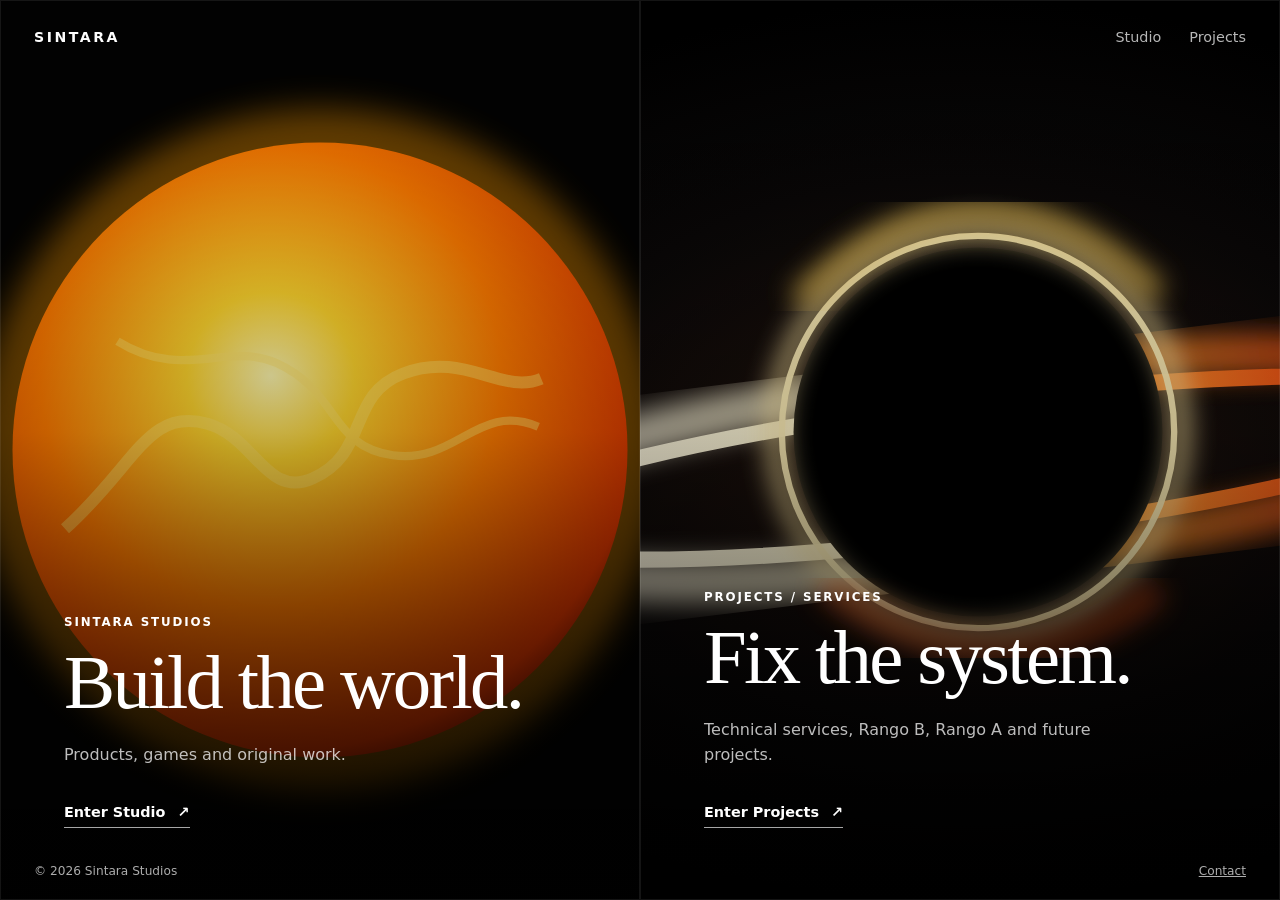
==== index.html @ 0703314f "feat: add initial Sintara Studios website" ====
<!DOCTYPE html>
<html lang="en">
<head>
  <meta charset="UTF-8">
  <meta name="viewport" content="width=device-width, initial-scale=1.0">
  <meta name="description" content="Sintara Studios — products, projects and technical services.">
  <title>Sintara Studios</title>
  <link rel="stylesheet" href="css/styles.css">
</head>
<body class="home">
  <header class="topbar">
    <a class="wordmark" href="index.html" aria-label="Sintara Studios home">SINTARA</a>
    <nav class="topnav" aria-label="Primary">
      <a href="studio.html">Studio</a>
      <a href="projects.html">Projects</a>
    </nav>
  </header>

  <main class="portal" aria-label="Choose an area">
    <a class="portal-panel portal-sun" href="studio.html" aria-label="Enter Sintara Studios">
      <div class="portal-image" role="img" aria-label="Sun identity"></div>
      <div class="portal-shade"></div>
      <div class="portal-copy">
        <p class="eyebrow">SINTARA STUDIOS</p>
        <h1>Build the world.</h1>
        <p class="portal-description">Products, games and original work.</p>
        <span class="portal-cta">Enter Studio <span aria-hidden="true">↗</span></span>
      </div>
    </a>

    <a class="portal-panel portal-hole" href="projects.html" aria-label="Enter Sintara Projects and Services">
      <div class="portal-image" role="img" aria-label="Black hole identity"></div>
      <div class="portal-shade"></div>
      <div class="portal-copy">
        <p class="eyebrow">PROJECTS / SERVICES</p>
        <h1>Fix the system.</h1>
        <p class="portal-description">Technical services, Rango B, Rango A and future projects.</p>
        <span class="portal-cta">Enter Projects <span aria-hidden="true">↗</span></span>
      </div>
    </a>
  </main>

  <footer class="home-footer">
    <span>© <span id="year"></span> Sintara Studios</span>
    <a href="mailto:hello@sintara-studios.com">Contact</a>
  </footer>

  <script src="js/main.js"></script>
</body>
</html>
---- css/styles.css ----
:root{
  --bg:#080808;
  --paper:#f3f0e9;
  --ink:#111;
  --muted:#6c665d;
  --line:rgba(17,17,17,.16);
  --max:1180px;
}
*{box-sizing:border-box}
html{scroll-behavior:smooth;background:var(--bg)}
body{margin:0;font-family:Inter,ui-sans-serif,system-ui,-apple-system,BlinkMacSystemFont,"Segoe UI",sans-serif;-webkit-font-smoothing:antialiased}
a{color:inherit}
.wordmark{text-decoration:none;letter-spacing:.18em;font-weight:700;font-size:.88rem}
.topbar,.site-header{height:74px;display:flex;align-items:center;justify-content:space-between;padding:0 34px;z-index:20}
.topbar{position:fixed;inset:0 0 auto 0;color:#fff;mix-blend-mode:difference}
.site-header{background:var(--paper);color:var(--ink);border-bottom:1px solid var(--line)}
.topnav{display:flex;gap:28px;font-size:.9rem}
.topnav a{text-decoration:none;opacity:.72}
.topnav a:hover,.topnav a.active{opacity:1}
.portal{min-height:100vh;display:grid;grid-template-columns:1fr 1fr;background:#000}
.portal-panel{position:relative;min-height:100vh;overflow:hidden;color:#fff;text-decoration:none;display:flex;align-items:flex-end;isolation:isolate}
.portal-image,.portal-shade{position:absolute;inset:0}
.portal-image{background-position:center;background-size:cover;transition:transform .85s cubic-bezier(.2,.7,.2,1),filter .85s ease;z-index:-3}
.portal-sun .portal-image{background-image:url("../assets/sun.svg")}
.portal-hole .portal-image{background-image:url("../assets/black-hole.svg")}
.portal-shade{z-index:-2;background:linear-gradient(to top,rgba(0,0,0,.88),rgba(0,0,0,.22) 52%,rgba(0,0,0,.08))}
.portal-panel::after{content:"";position:absolute;inset:0;border:1px solid rgba(255,255,255,.08);pointer-events:none}
.portal-panel:hover .portal-image{transform:scale(1.025);filter:contrast(1.04)}
.portal-copy{padding:clamp(34px,5vw,72px);padding-bottom:clamp(70px,8vh,110px);max-width:660px}
.eyebrow{margin:0 0 16px;letter-spacing:.16em;font-size:.74rem;font-weight:700}
.eyebrow.dark{color:var(--muted)}
.portal h1,.hero h1,.rango-hero h1{font-family:Georgia,"Times New Roman",serif;font-weight:400;letter-spacing:-.035em;line-height:.98;margin:0}
.portal h1{font-size:clamp(3.1rem,6vw,7rem)}
.portal-description{margin:22px 0 34px;color:rgba(255,255,255,.74);max-width:440px;font-size:1rem;line-height:1.6}
.portal-cta{display:inline-flex;gap:12px;padding-bottom:7px;border-bottom:1px solid rgba(255,255,255,.65);font-weight:600;font-size:.9rem}
.home-footer{position:fixed;z-index:15;left:34px;right:34px;bottom:22px;display:flex;justify-content:space-between;color:rgba(255,255,255,.68);font-size:.76rem;pointer-events:none}
.home-footer a{pointer-events:auto}
.interior{background:var(--paper);color:var(--ink)}
.shell{width:min(var(--max),calc(100% - 64px));margin-inline:auto}
.hero{min-height:72vh;position:relative;display:flex;align-items:flex-end;overflow:hidden;color:#fff;isolation:isolate}
.hero-media,.hero-overlay{position:absolute;inset:0}
.hero-media{background-position:center;background-size:cover;z-index:-3}
.hero-sun .hero-media{background-image:url("../assets/sun.svg")}
.hero-hole .hero-media{background-image:url("../assets/black-hole.svg")}
.hero-overlay{z-index:-2;background:linear-gradient(to top,rgba(0,0,0,.84),rgba(0,0,0,.1))}
.hero-content{padding-top:120px;padding-bottom:72px}
.hero h1{font-size:clamp(3.4rem,7vw,7.8rem);max-width:930px}
.lede{max-width:720px;font-size:clamp(1.05rem,1.8vw,1.35rem);line-height:1.55;color:rgba(255,255,255,.76);margin:28px 0 0}
.section{padding-top:96px;padding-bottom:96px}
.section-heading{max-width:780px;margin-bottom:40px}
.section-heading h2,.project-feature h3,.contact-band h2{font-family:Georgia,"Times New Roman",serif;font-weight:400;letter-spacing:-.025em}
.section-heading h2{margin:0;font-size:clamp(2.4rem,5vw,4.8rem);line-height:1.02}
.body-copy{max-width:760px;line-height:1.75;color:#454139;font-size:1.08rem}
.project-feature{display:grid;grid-template-columns:1fr auto;align-items:end;gap:40px;padding:38px 0;border-top:1px solid var(--line)}
.project-feature:last-child{border-bottom:1px solid var(--line)}
.project-kicker{font-size:.72rem;letter-spacing:.14em;font-weight:700;color:var(--muted);margin:0 0 10px}
.project-feature h3{margin:0 0 12px;font-size:clamp(2rem,4vw,3.7rem)}
.project-feature p:not(.project-kicker){max-width:650px;color:#575248;line-height:1.65}
.text-button,.primary-button,.secondary-button,.light-button{text-decoration:none;display:inline-flex;align-items:center;justify-content:center;white-space:nowrap}
.text-button{border-bottom:1px solid var(--ink);padding:0 0 7px;font-weight:650}
.status-tag{padding:8px 12px;border:1px solid var(--line);font-size:.8rem;color:var(--muted)}
.muted-feature{opacity:.58}
.rango-hero{padding-top:130px;padding-bottom:80px}
.rango-hero h1{font-size:clamp(3.5rem,7vw,7.9rem);max-width:1080px;color:var(--ink)}
.dark-lede{color:#514c44;max-width:760px}
.rango-actions{display:flex;gap:12px;margin-top:34px;flex-wrap:wrap}
.primary-button,.secondary-button,.light-button{min-height:48px;padding:0 18px;font-weight:650;font-size:.9rem}
.primary-button{background:var(--ink);color:#fff}
.secondary-button{border:1px solid var(--ink)}
.services-section{padding-top:20px}
.service-row{display:grid;grid-template-columns:70px minmax(0,1fr) 260px;gap:26px;align-items:start;padding:34px 0;border-top:1px solid var(--line)}
.service-row:last-child{border-bottom:1px solid var(--line)}
.service-index{font-size:.78rem;color:var(--muted);padding-top:7px}
.service-main h2{margin:0 0 10px;font-family:Georgia,"Times New Roman",serif;font-weight:400;font-size:clamp(2rem,3.5vw,3.35rem);letter-spacing:-.025em}
.service-main p:not(.project-kicker){margin:0;max-width:680px;color:#514c44;line-height:1.6}
.service-meta{display:flex;flex-direction:column;gap:8px;padding-top:24px}
.service-meta strong{font-size:1rem}
.service-meta span{color:var(--muted);font-size:.85rem;line-height:1.4}
.proof-section{padding-top:70px}
.proof-grid{display:grid;grid-template-columns:repeat(3,1fr);border-top:1px solid var(--line)}
.proof-grid>div{padding:28px 28px 28px 0;border-right:1px solid var(--line)}
.proof-grid>div:not(:first-child){padding-left:28px}
.proof-grid>div:last-child{border-right:0}
.proof-number{color:var(--muted);font-size:.76rem}
.proof-grid h3{margin:28px 0 12px;font-size:1.1rem}
.proof-grid p{color:#575248;line-height:1.6}
.contact-band{background:#090909;color:#fff;padding:80px 0}
.contact-band-inner{display:grid;grid-template-columns:1fr auto;gap:40px;align-items:end}
.contact-band h2{font-size:clamp(2.8rem,6vw,6rem);line-height:1;margin:0 0 20px}
.contact-band p:not(.eyebrow){color:rgba(255,255,255,.66);max-width:660px;line-height:1.6}
.light-button{border:1px solid rgba(255,255,255,.5);color:#fff}
.site-footer{min-height:100px;display:flex;justify-content:space-between;align-items:center;border-top:1px solid var(--line);font-size:.8rem;color:var(--muted)}
.site-footer a{text-decoration:none}
@media(max-width:820px){
  .portal{grid-template-columns:1fr}
  .portal-panel{min-height:50vh}
  .portal-copy{padding:92px 24px 50px}
  .portal h1{font-size:clamp(2.8rem,12vw,5rem)}
  .home-footer{display:none}
  .topbar,.site-header{padding-inline:20px}
  .topnav{gap:18px}
  .shell{width:min(var(--max),calc(100% - 40px))}
  .hero{min-height:62vh}
  .hero-content{padding-bottom:48px}
  .section{padding-top:70px;padding-bottom:70px}
  .project-feature,.contact-band-inner{grid-template-columns:1fr;align-items:start}
  .service-row{grid-template-columns:42px 1fr}
  .service-meta{grid-column:2;padding-top:4px}
  .proof-grid{grid-template-columns:1fr}
  .proof-grid>div,.proof-grid>div:not(:first-child){border-right:0;border-bottom:1px solid var(--line);padding:26px 0}
}
@media(prefers-reduced-motion:reduce){
  *,*::before,*::after{scroll-behavior:auto!important;transition-duration:.01ms!important;animation-duration:.01ms!important;animation-iteration-count:1!important}
}
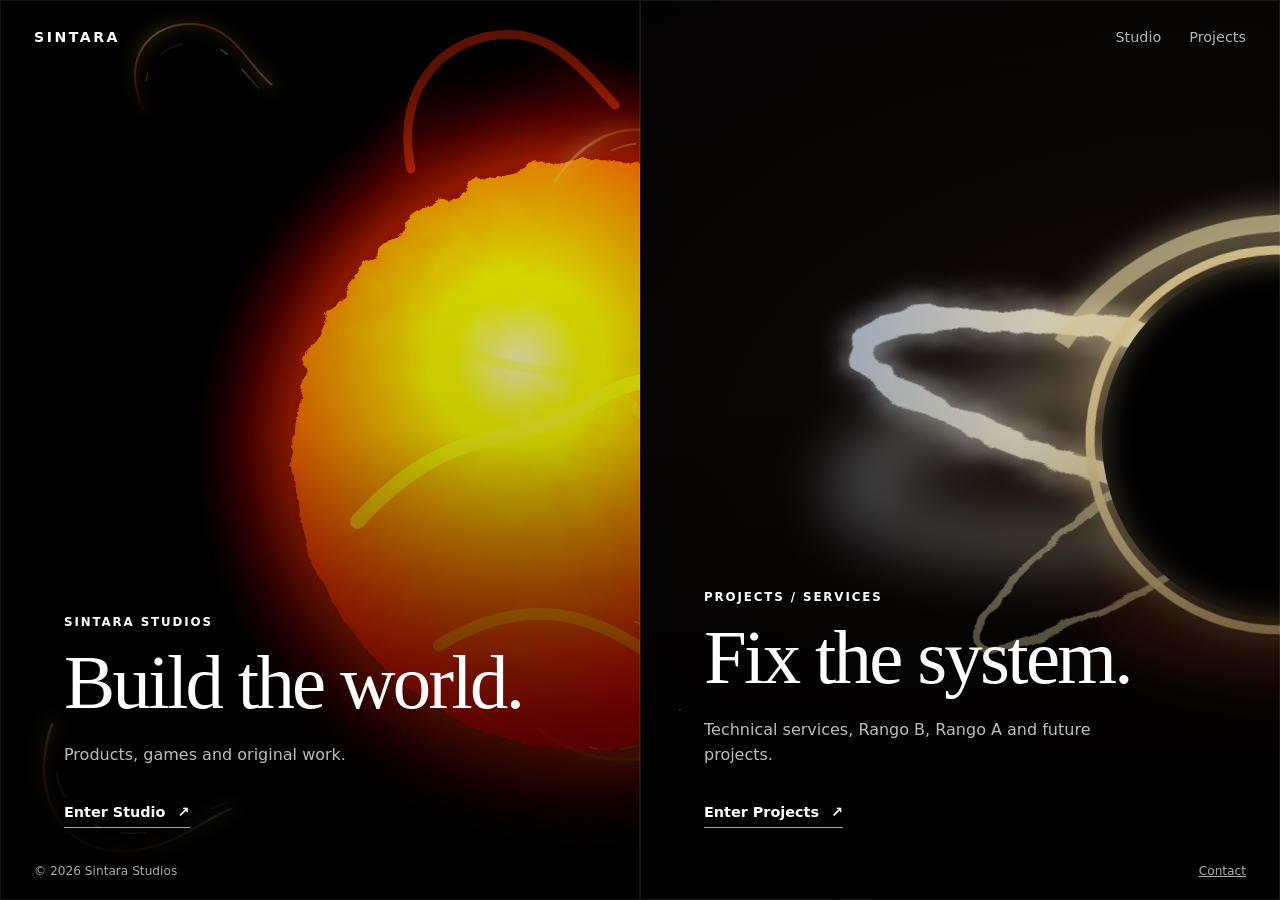
==== commit 968a50d3: "design: warm solar colors and add varied coronal prominences" ====
--- a/index.html
+++ b/index.html
@@ -19,6 +19,7 @@
   <main class="portal" aria-label="Choose an area">
     <a class="portal-panel portal-sun" href="studio.html" aria-label="Enter Sintara Studios">
       <div class="portal-image" role="img" aria-label="Sun identity"></div>
+      <div class="portal-solar-plasma" aria-hidden="true"></div>
       <div class="portal-shade"></div>
       <div class="portal-copy">
         <p class="eyebrow">SINTARA STUDIOS</p>
--- a/css/styles.css
+++ b/css/styles.css
@@ -111,4 +111,484 @@
 }
 @media(prefers-reduced-motion:reduce){
   *,*::before,*::after{scroll-behavior:auto!important;transition-duration:.01ms!important;animation-duration:.01ms!important;animation-iteration-count:1!important}
-}+}
+
+/* v1.1 — compact cinematic heroes + universe switch */
+
+.site-header{
+  position:relative;
+  height:78px;
+  padding:0 clamp(22px,3vw,42px);
+  background:rgba(243,240,233,.96);
+  backdrop-filter:blur(12px);
+}
+
+.section-switch{
+  display:flex;
+  align-items:center;
+  gap:10px;
+}
+
+.section-current,
+.section-jump{
+  min-height:42px;
+  display:inline-flex;
+  align-items:center;
+  gap:10px;
+  font-size:.88rem;
+  line-height:1;
+}
+
+.section-current{
+  padding:0 8px;
+  font-weight:650;
+}
+
+.section-jump{
+  padding:0 14px 0 16px;
+  border:1px solid rgba(17,17,17,.16);
+  background:rgba(255,255,255,.42);
+  text-decoration:none;
+  transition:background .25s ease,border-color .25s ease,transform .25s ease;
+}
+
+.section-jump:hover{
+  background:#fff;
+  border-color:rgba(17,17,17,.34);
+  transform:translateY(-1px);
+}
+
+.section-arrow{
+  font-size:1rem;
+  opacity:.62;
+}
+
+.section-arrow.reverse{order:-1}
+
+.mini-symbol{
+  width:18px;
+  height:18px;
+  display:inline-block;
+  flex:0 0 18px;
+  position:relative;
+}
+
+.mini-sun{
+  border-radius:50%;
+  background:
+    radial-gradient(circle at 38% 34%,#fff7b5 0 12%,#ffd747 24%,#ff9500 56%,#d84300 78%,#7d1700 100%);
+  box-shadow:0 0 9px rgba(255,145,0,.45);
+}
+
+.mini-sun::after{
+  content:"";
+  position:absolute;
+  inset:-4px;
+  border-radius:50%;
+  border:1px solid rgba(255,153,0,.32);
+}
+
+.mini-hole{
+  border-radius:50%;
+  background:#050505;
+  box-shadow:
+    0 0 0 2px #ffeab2,
+    0 0 8px 2px rgba(255,142,38,.55);
+}
+
+.mini-hole::after{
+  content:"";
+  position:absolute;
+  left:-5px;
+  right:-5px;
+  top:7px;
+  height:3px;
+  border-radius:50%;
+  background:linear-gradient(90deg,#8b2410,#ffe8a2,#fff8df,#f06a1d,#7d1b0d);
+  transform:rotate(-8deg);
+}
+
+.hero{
+  min-height:clamp(500px,64vh,680px);
+  max-height:720px;
+}
+
+.hero-content{
+  padding-top:88px;
+  padding-bottom:54px;
+  max-width:var(--max);
+}
+
+.hero h1{
+  font-size:clamp(3rem,5.2vw,6.25rem);
+  max-width:760px;
+  line-height:.96;
+}
+
+.hero .lede{
+  max-width:650px;
+  font-size:clamp(1rem,1.45vw,1.2rem);
+  margin-top:22px;
+}
+
+.hero-media{
+  background-size:cover;
+  background-position:center;
+  transform:scale(1.015);
+}
+
+.hero-sun .hero-media{
+  background-position:center right;
+  animation:solarDrift 14s ease-in-out infinite alternate;
+}
+
+.hero-hole .hero-media{
+  background-position:center right;
+  animation:gravityDrift 16s ease-in-out infinite alternate;
+}
+
+.hero-overlay{
+  background:
+    linear-gradient(90deg,rgba(0,0,0,.84) 0%,rgba(0,0,0,.58) 34%,rgba(0,0,0,.18) 62%,rgba(0,0,0,.08) 100%),
+    linear-gradient(to top,rgba(0,0,0,.62),rgba(0,0,0,.02) 60%);
+}
+
+.hero-scroll-cue{
+  margin-top:30px;
+  display:inline-flex;
+  align-items:center;
+  gap:12px;
+  color:rgba(255,255,255,.78);
+  font-size:.82rem;
+  text-decoration:none;
+  border-bottom:1px solid rgba(255,255,255,.34);
+  padding-bottom:6px;
+}
+
+@keyframes solarDrift{
+  from{transform:scale(1.015) translate3d(0,0,0)}
+  to{transform:scale(1.045) translate3d(-1.2%,.4%,0)}
+}
+
+@keyframes gravityDrift{
+  from{transform:scale(1.015) translate3d(0,0,0)}
+  to{transform:scale(1.05) translate3d(-1.4%,-.3%,0)}
+}
+
+@media(max-width:820px){
+  .site-header{
+    height:auto;
+    min-height:74px;
+    gap:18px;
+  }
+
+  .section-switch{
+    gap:6px;
+  }
+
+  .section-current,
+  .section-jump{
+    min-height:38px;
+    font-size:.8rem;
+  }
+
+  .section-current{
+    padding:0 4px;
+  }
+
+  .section-jump{
+    padding:0 10px;
+  }
+
+  .section-jump .mini-symbol{
+    display:none;
+  }
+
+  .hero{
+    min-height:clamp(460px,58vh,600px);
+  }
+
+  .hero-content{
+    padding-top:70px;
+    padding-bottom:42px;
+  }
+
+  .hero h1{
+    font-size:clamp(2.6rem,11vw,4.7rem);
+    max-width:620px;
+  }
+
+  .hero .lede{
+    max-width:560px;
+  }
+
+  .hero-sun .hero-media{
+    background-position:60% center;
+  }
+
+  .hero-hole .hero-media{
+    background-position:64% center;
+  }
+
+  .hero-overlay{
+    background:
+      linear-gradient(90deg,rgba(0,0,0,.84),rgba(0,0,0,.48) 58%,rgba(0,0,0,.16)),
+      linear-gradient(to top,rgba(0,0,0,.66),rgba(0,0,0,.04) 58%);
+  }
+}
+
+@media(max-width:560px){
+  .site-header{
+    align-items:center;
+    padding-top:12px;
+    padding-bottom:12px;
+  }
+
+  .section-current span:last-child,
+  .section-jump>span:first-child{
+    display:none;
+  }
+
+  .section-current{
+    min-width:34px;
+    justify-content:center;
+  }
+
+  .section-jump{
+    min-width:72px;
+    justify-content:center;
+  }
+}
+
+@media(prefers-reduced-motion:reduce){
+  .hero-sun .hero-media,
+  .hero-hole .hero-media{
+    animation:none!important;
+  }
+}
+
+
+/* Solar system v1.2
+   The disc is NASA/GSFC/SDO observational imagery, not a CSS-drawn sun.
+   Only plasma/corona/halo layers animate. No rotation, no concentric EM waves.
+   The SVG fallback stays available if the remote base fails. */
+
+.hero-sun{
+  background:#020202;
+  isolation:isolate;
+}
+
+.hero-sun .solar-space{
+  background-image:none;
+  background:radial-gradient(ellipse at 82% 48%,rgba(62,22,3,.26),transparent 46%),#020202;
+  animation:none;
+}
+
+.solar-stage{
+  position:absolute;
+  z-index:-2;
+  width:min(58vw,790px);
+  aspect-ratio:1/1;
+  right:clamp(-72px,-2vw,0px);
+  top:50%;
+  transform:translateY(-50%);
+  overflow:visible;
+  pointer-events:none;
+  isolation:isolate;
+}
+
+.solar-corona,
+.solar-disc,
+.solar-plasma,
+.solar-halo{
+  position:absolute;
+  inset:0;
+  border-radius:50%;
+}
+
+.solar-corona{
+  inset:-6%;
+  background:
+    radial-gradient(circle at 50% 50%,
+      transparent 36%,
+      rgba(159,53,2,.08) 41%,
+      rgba(255,133,15,.16) 47%,
+      rgba(243,101,2,.07) 53%,
+      transparent 62%);
+  filter:blur(28px);
+  animation:solar-corona-breath 23s ease-in-out infinite;
+}
+
+.solar-disc{
+  border-radius:0;
+  background-image:
+    url("https://assets.science.nasa.gov/dynamicimage/assets/science/psd/photojournal/pia/pia26/pia26681/PIA26681.jpg?crop=faces%2Cfocalpoint&fit=clip&h=1536&w=1536"),
+    url("../assets/sun.svg");
+  background-repeat:no-repeat;
+  background-position:center;
+  background-size:contain;
+  filter:contrast(1.14) saturate(1.25) sepia(.1);
+  -webkit-mask-image:radial-gradient(circle, #000 0 42%, rgba(0,0,0,.96) 49%, rgba(0,0,0,.2) 56%, transparent 62%);
+  mask-image:radial-gradient(circle, #000 0 42%, rgba(0,0,0,.96) 49%, rgba(0,0,0,.2) 56%, transparent 62%);
+  /* Intentionally static: the Sun itself never spins or shifts. */
+}
+
+.solar-plasma{
+  background-image:url("../assets/solar-activity.svg");
+  background-position:center;
+  background-size:contain;
+  background-repeat:no-repeat;
+  opacity:.53;
+  mix-blend-mode:screen;
+  animation:solar-plasma-fluctuation 19s ease-in-out infinite;
+}
+
+.solar-halo{
+  inset:2%;
+  background:
+    radial-gradient(ellipse 17% 10% at 88% 35%,rgba(255,214,105,.38),transparent 90%),
+    radial-gradient(ellipse 14% 9% at 13% 41%,rgba(255,149,22,.34),transparent 90%),
+    radial-gradient(ellipse 12% 8% at 61% 84%,rgba(240,92,7,.26),transparent 90%);
+  filter:blur(22px);
+  mix-blend-mode:screen;
+  animation:solar-local-emission 13.4s ease-in-out infinite;
+}
+
+.hero-sun .hero-overlay{
+  z-index:-1;
+  background:
+    linear-gradient(90deg,rgba(0,0,0,.9) 0%,rgba(0,0,0,.71) 31%,rgba(0,0,0,.18) 63%,rgba(0,0,0,.03) 100%),
+    linear-gradient(to top,rgba(0,0,0,.42),transparent 45%);
+}
+
+.hero-sun .hero-content{
+  position:relative;
+  z-index:1;
+}
+
+.hero-sun .hero-content h1{max-width:675px}
+
+.solar-credit{
+  margin:22px 0 0;
+  font-size:.69rem;
+  color:rgba(255,255,255,.46);
+  line-height:1.4;
+}
+
+.solar-credit a{text-underline-offset:3px}
+.solar-credit a:hover{color:rgba(255,255,255,.83)}
+
+@keyframes solar-corona-breath{
+  0%,100%{opacity:.60;filter:blur(28px)}
+  46%{opacity:.84;filter:blur(34px)}
+  71%{opacity:.67;filter:blur(25px)}
+}
+
+@keyframes solar-plasma-fluctuation{
+  0%,100%{opacity:.38;filter:brightness(.93)}
+  37%{opacity:.59;filter:brightness(1.07)}
+  72%{opacity:.48;filter:brightness(.98)}
+}
+
+@keyframes solar-local-emission{
+  0%,100%{opacity:.53}
+  28%{opacity:.77}
+  66%{opacity:.47}
+}
+
+@media(max-width:820px){
+  .solar-stage{
+    width:min(88vw,625px);
+    right:-24vw;
+    top:44%;
+    opacity:.86;
+  }
+
+  .hero-sun .hero-overlay{
+    background:
+      linear-gradient(90deg,rgba(0,0,0,.9),rgba(0,0,0,.67) 54%,rgba(0,0,0,.18)),
+      linear-gradient(to top,rgba(0,0,0,.57),transparent 60%);
+  }
+
+  .solar-credit{max-width:340px;font-size:.64rem}
+}
+
+@media(max-width:560px){
+  .solar-stage{
+    width:112vw;
+    right:-55vw;
+    top:41%;
+    opacity:.75;
+  }
+  .hero-sun .hero-content{padding-bottom:38px}
+}
+
+@media(prefers-reduced-motion:reduce){
+  .solar-corona,.solar-plasma,.solar-halo{animation:none!important}
+}
+
+
+/* Portal and Studio are visually consistent without making the portal heavier. */
+.portal-sun .portal-image{
+  background-image:url("https://assets.science.nasa.gov/dynamicimage/assets/science/psd/photojournal/pia/pia26/pia26681/PIA26681.jpg?crop=faces%2Cfocalpoint&fit=clip&h=1536&w=1536"),url("../assets/sun.svg");
+  background-size:cover;
+  background-position:60% center;
+}
+
+
+/* Solar palette and prominence refinement v1.3.
+   Reference: vivid orange surface, amber contours and localized warm-white activity.
+   No disc rotation. No decorative concentric EM rings. */
+.solar-disc{
+  filter:sepia(.16) hue-rotate(-20deg) saturate(2.05) contrast(1.17) brightness(1.26);
+}
+.solar-plasma{
+  opacity:.86;
+  animation:solar-plasma-fluctuation 19s ease-in-out infinite;
+  filter:saturate(1.22);
+}
+.solar-corona{
+  background:
+    radial-gradient(circle at 50% 50%,
+      transparent 34%,
+      rgba(242,72,3,.08) 43%,
+      rgba(255,120,8,.2) 48%,
+      rgba(255,175,36,.08) 54%,
+      transparent 63%);
+}
+.solar-halo{
+  background:
+    radial-gradient(ellipse 12% 9% at 89% 34%,rgba(255,240,166,.39),transparent 90%),
+    radial-gradient(ellipse 13% 11% at 12% 37%,rgba(255,169,31,.31),transparent 90%),
+    radial-gradient(ellipse 11% 10% at 74% 81%,rgba(252,105,6,.28),transparent 90%);
+}
+.portal-sun .portal-image{
+  filter:sepia(.16) hue-rotate(-20deg) saturate(2.05) contrast(1.17) brightness(1.2);
+}
+.portal-sun:hover .portal-image{
+  transform:scale(1.025);
+  filter:sepia(.16) hue-rotate(-20deg) saturate(2.08) contrast(1.19) brightness(1.23);
+}
+/* Match the NASA image's square composition: the same overlay appears on the
+   Studio stage and the homepage without changing their layout. */
+.portal-sun .portal-solar-plasma{
+  position:absolute;
+  inset:0;
+  z-index:-2;
+  pointer-events:none;
+  background-image:url("../assets/solar-activity.svg");
+  background-repeat:no-repeat;
+  background-position:60% center;
+  background-size:cover;
+  opacity:.68;
+  mix-blend-mode:screen;
+  animation:solar-portal-activity 18s ease-in-out infinite;
+}
+@keyframes solar-portal-activity{
+  0%,100%{opacity:.52}
+  42%{opacity:.73}
+  76%{opacity:.6}
+}
+@media(prefers-reduced-motion:reduce){
+  .portal-sun .portal-solar-plasma{animation:none!important}
+}
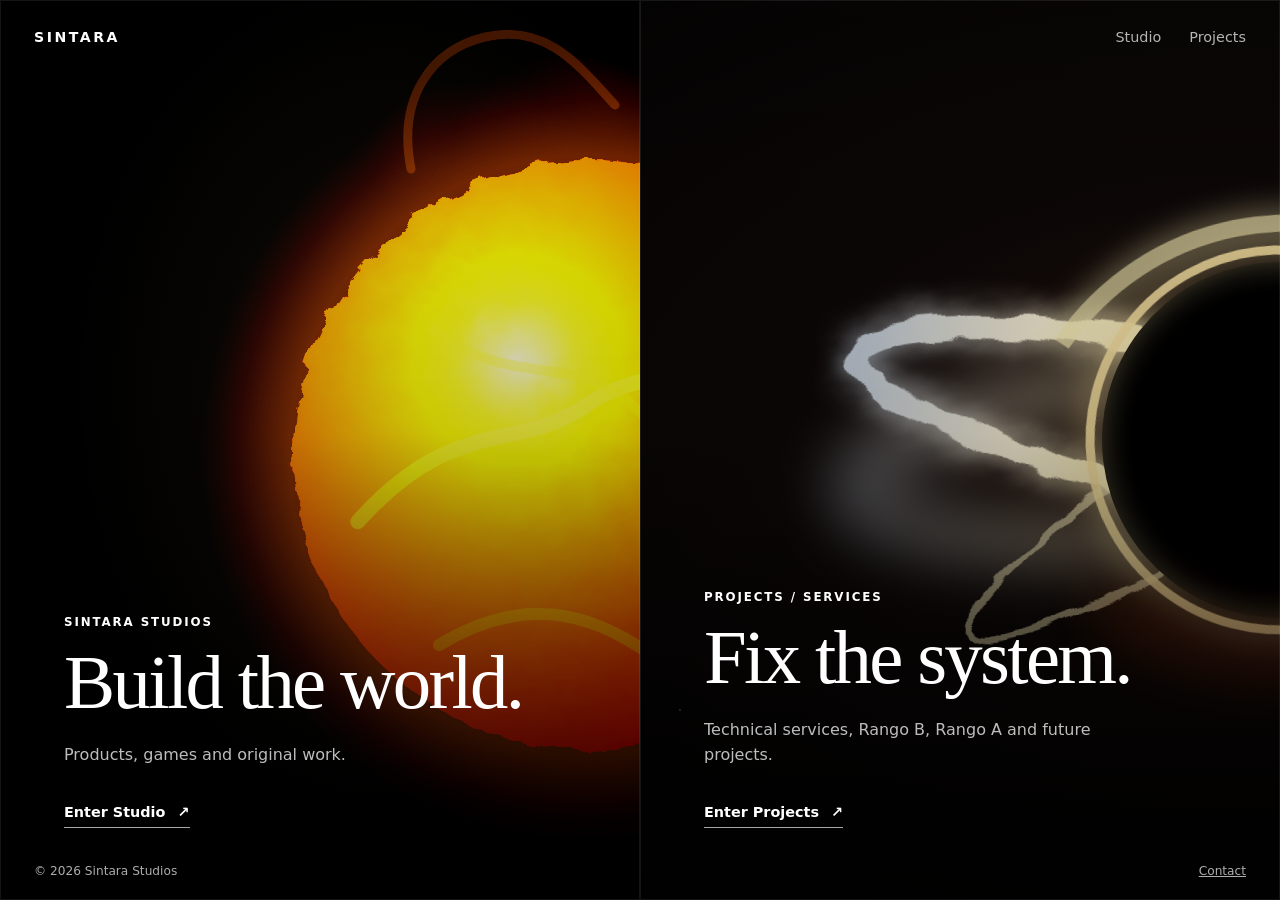
==== commit 15555855: "design: remove artificial solar arcs and brighten natural solar palette" ====
--- a/index.html
+++ b/index.html
@@ -19,7 +19,6 @@
   <main class="portal" aria-label="Choose an area">
     <a class="portal-panel portal-sun" href="studio.html" aria-label="Enter Sintara Studios">
       <div class="portal-image" role="img" aria-label="Sun identity"></div>
-      <div class="portal-solar-plasma" aria-hidden="true"></div>
       <div class="portal-shade"></div>
       <div class="portal-copy">
         <p class="eyebrow">SINTARA STUDIOS</p>
--- a/css/styles.css
+++ b/css/styles.css
@@ -368,10 +368,9 @@
 }
 
 
-/* Solar system v1.2
-   The disc is NASA/GSFC/SDO observational imagery, not a CSS-drawn sun.
-   Only plasma/corona/halo layers animate. No rotation, no concentric EM waves.
-   The SVG fallback stays available if the remote base fails. */
+/* Solar system: NASA/GSFC/SDO observational image.
+   Fixed disc, gentle corona and localized emission only.
+   The sun.svg image remains as a fallback if the remote base fails. */
 
 .hero-sun{
   background:#020202;
@@ -399,7 +398,6 @@
 
 .solar-corona,
 .solar-disc,
-.solar-plasma,
 .solar-halo{
   position:absolute;
   inset:0;
@@ -416,7 +414,7 @@
       rgba(243,101,2,.07) 53%,
       transparent 62%);
   filter:blur(28px);
-  animation:solar-corona-breath 23s ease-in-out infinite;
+  animation:solar-corona-breath 26s ease-in-out infinite;
 }
 
 .solar-disc{
@@ -433,15 +431,7 @@
   /* Intentionally static: the Sun itself never spins or shifts. */
 }
 
-.solar-plasma{
-  background-image:url("../assets/solar-activity.svg");
-  background-position:center;
-  background-size:contain;
-  background-repeat:no-repeat;
-  opacity:.53;
-  mix-blend-mode:screen;
-  animation:solar-plasma-fluctuation 19s ease-in-out infinite;
-}
+
 
 .solar-halo{
   inset:2%;
@@ -451,7 +441,7 @@
     radial-gradient(ellipse 12% 8% at 61% 84%,rgba(240,92,7,.26),transparent 90%);
   filter:blur(22px);
   mix-blend-mode:screen;
-  animation:solar-local-emission 13.4s ease-in-out infinite;
+  animation:solar-local-emission 19s ease-in-out infinite;
 }
 
 .hero-sun .hero-overlay{
@@ -479,21 +469,17 @@
 .solar-credit a:hover{color:rgba(255,255,255,.83)}
 
 @keyframes solar-corona-breath{
-  0%,100%{opacity:.60;filter:blur(28px)}
-  46%{opacity:.84;filter:blur(34px)}
-  71%{opacity:.67;filter:blur(25px)}
-}
-
-@keyframes solar-plasma-fluctuation{
-  0%,100%{opacity:.38;filter:brightness(.93)}
-  37%{opacity:.59;filter:brightness(1.07)}
-  72%{opacity:.48;filter:brightness(.98)}
-}
+  0%,100%{opacity:.57}
+  46%{opacity:.68}
+  71%{opacity:.61}
+}
+
+
 
 @keyframes solar-local-emission{
-  0%,100%{opacity:.53}
-  28%{opacity:.77}
-  66%{opacity:.47}
+  0%,100%{opacity:.48}
+  28%{opacity:.59}
+  66%{opacity:.51}
 }
 
 @media(max-width:820px){
@@ -524,7 +510,7 @@
 }
 
 @media(prefers-reduced-motion:reduce){
-  .solar-corona,.solar-plasma,.solar-halo{animation:none!important}
+  .solar-corona,.solar-halo{animation:none!important}
 }
 
 
@@ -536,59 +522,54 @@
 }
 
 
-/* Solar palette and prominence refinement v1.3.
-   Reference: vivid orange surface, amber contours and localized warm-white activity.
-   No disc rotation. No decorative concentric EM rings. */
+/* Solar refinement v1.6: observational surface, moderate orange warmth,
+   localized light only. Retired artificial SVG prominence paths.
+   No rotation and no expanding electromagnetic-wave rings. */
 .solar-disc{
-  filter:sepia(.16) hue-rotate(-20deg) saturate(2.05) contrast(1.17) brightness(1.26);
-}
-.solar-plasma{
-  opacity:.86;
-  animation:solar-plasma-fluctuation 19s ease-in-out infinite;
-  filter:saturate(1.22);
-}
+  filter:sepia(.035) hue-rotate(-9deg) saturate(1.46) contrast(1.17) brightness(1.25);
+}
+
 .solar-corona{
   background:
     radial-gradient(circle at 50% 50%,
       transparent 34%,
-      rgba(242,72,3,.08) 43%,
-      rgba(255,120,8,.2) 48%,
-      rgba(255,175,36,.08) 54%,
+      rgba(227,116,23,.05) 43%,
+      rgba(255,177,62,.13) 48%,
+      rgba(255,207,100,.055) 54%,
       transparent 63%);
 }
 .solar-halo{
   background:
-    radial-gradient(ellipse 12% 9% at 89% 34%,rgba(255,240,166,.39),transparent 90%),
-    radial-gradient(ellipse 13% 11% at 12% 37%,rgba(255,169,31,.31),transparent 90%),
-    radial-gradient(ellipse 11% 10% at 74% 81%,rgba(252,105,6,.28),transparent 90%);
+    radial-gradient(ellipse 12% 9% at 89% 34%,rgba(255,244,195,.29),transparent 90%),
+    radial-gradient(ellipse 13% 11% at 12% 37%,rgba(255,201,93,.23),transparent 90%),
+    radial-gradient(ellipse 11% 10% at 74% 81%,rgba(255,179,75,.15),transparent 90%);
 }
 .portal-sun .portal-image{
-  filter:sepia(.16) hue-rotate(-20deg) saturate(2.05) contrast(1.17) brightness(1.2);
+  filter:sepia(.035) hue-rotate(-9deg) saturate(1.46) contrast(1.17) brightness(1.23);
 }
 .portal-sun:hover .portal-image{
   transform:scale(1.025);
-  filter:sepia(.16) hue-rotate(-20deg) saturate(2.08) contrast(1.19) brightness(1.23);
-}
-/* Match the NASA image's square composition: the same overlay appears on the
-   Studio stage and the homepage without changing their layout. */
-.portal-sun .portal-solar-plasma{
+  filter:sepia(.035) hue-rotate(-9deg) saturate(1.49) contrast(1.18) brightness(1.25);
+}
+/* On the home portal, animate only broad, low-opacity corona illumination:
+   no added geometric rays or rotating solar disc. */
+.portal-sun .portal-shade::before{
+  content:"";
   position:absolute;
   inset:0;
-  z-index:-2;
   pointer-events:none;
-  background-image:url("../assets/solar-activity.svg");
-  background-repeat:no-repeat;
-  background-position:60% center;
-  background-size:cover;
-  opacity:.68;
-  mix-blend-mode:screen;
-  animation:solar-portal-activity 18s ease-in-out infinite;
-}
-@keyframes solar-portal-activity{
-  0%,100%{opacity:.52}
-  42%{opacity:.73}
-  76%{opacity:.6}
+  background:radial-gradient(ellipse at 61% 43%,rgba(255,206,106,.13),transparent 58%);
+  opacity:.45;
+  animation:solar-portal-light 24s ease-in-out infinite;
+}
+@keyframes solar-portal-light{
+  0%,100%{opacity:.40}
+  48%{opacity:.55}
+  77%{opacity:.45}
 }
 @media(prefers-reduced-motion:reduce){
-  .portal-sun .portal-solar-plasma{animation:none!important}
-}
+  .portal-sun .portal-shade::before{animation:none!important}
+}
+
+
+
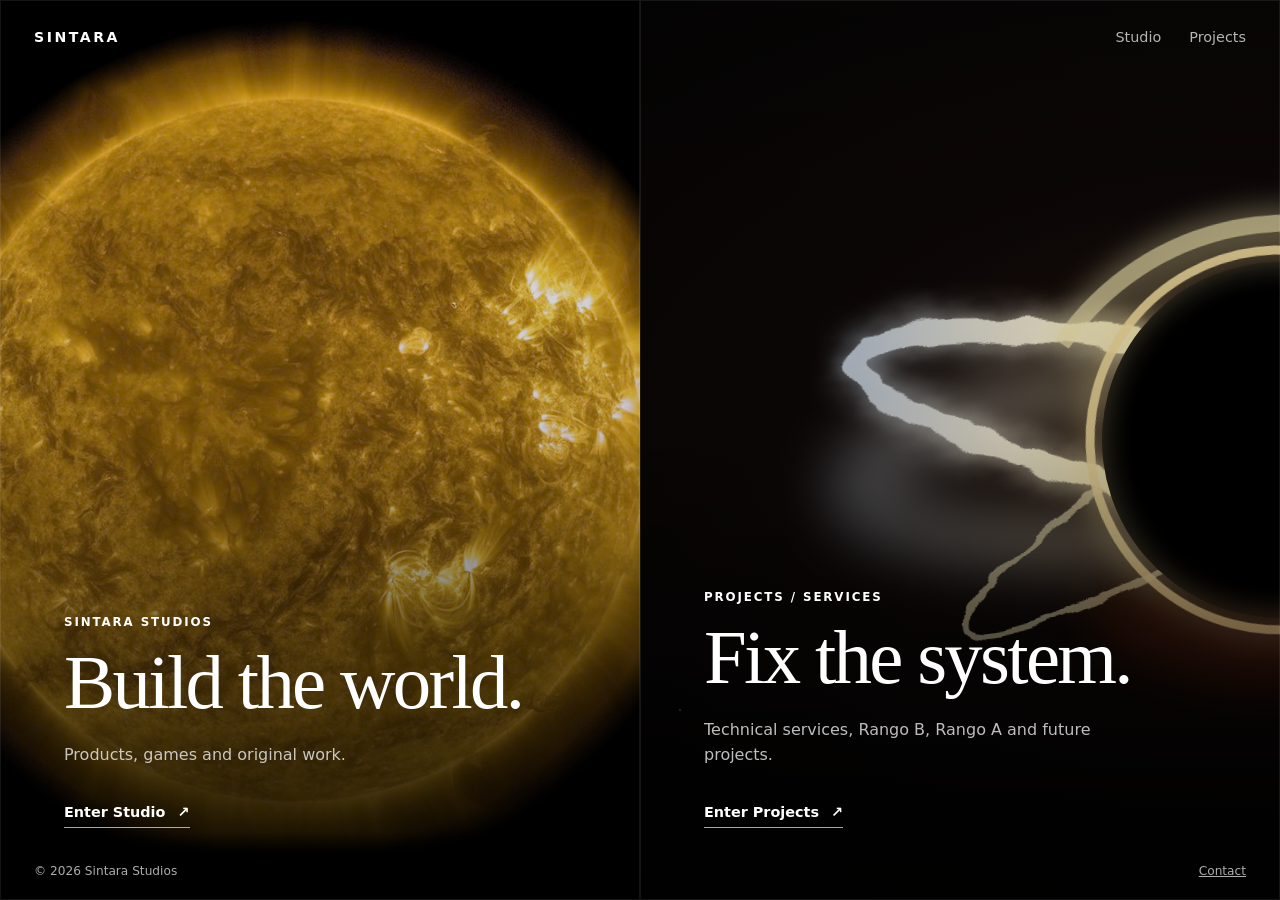
==== commit dcdad10d: "feat: add fixed solar surface with 12-second luminosity mask loop" ====
--- a/index.html
+++ b/index.html
@@ -18,7 +18,11 @@
 
   <main class="portal" aria-label="Choose an area">
     <a class="portal-panel portal-sun" href="studio.html" aria-label="Enter Sintara Studios">
-      <div class="portal-image" role="img" aria-label="Sun identity"></div>
+      <div class="portal-image" role="img" aria-label="NASA/SDO Sun with subtle localized light; the disc remains still.">
+          <span class="solar-emission" aria-hidden="true"></span>
+          <span class="solar-emission" aria-hidden="true"></span>
+          <span class="solar-emission" aria-hidden="true"></span>
+        </div>
       <div class="portal-shade"></div>
       <div class="portal-copy">
         <p class="eyebrow">SINTARA STUDIOS</p>
--- a/css/styles.css
+++ b/css/styles.css
@@ -239,7 +239,7 @@
 
 .hero-sun .hero-media{
   background-position:center right;
-  animation:solarDrift 14s ease-in-out infinite alternate;
+  animation:none;
 }
 
 .hero-hole .hero-media{
@@ -265,11 +265,6 @@
   padding-bottom:6px;
 }
 
-@keyframes solarDrift{
-  from{transform:scale(1.015) translate3d(0,0,0)}
-  to{transform:scale(1.045) translate3d(-1.2%,.4%,0)}
-}
-
 @keyframes gravityDrift{
   from{transform:scale(1.015) translate3d(0,0,0)}
   to{transform:scale(1.05) translate3d(-1.4%,-.3%,0)}
@@ -368,208 +363,113 @@
 }
 
 
-/* Solar system: NASA/GSFC/SDO observational image.
-   Fixed disc, gentle corona and localized emission only.
-   The sun.svg image remains as a fallback if the remote base fails. */
-
-.hero-sun{
-  background:#020202;
-  isolation:isolate;
-}
-
+/* Solar surface: fixed observational photograph, localized luminosity masks.
+   All three emissions share one 12-second period and identical endpoints. */
+.hero-sun{background:#020202;isolation:isolate}
 .hero-sun .solar-space{
-  background-image:none;
-  background:radial-gradient(ellipse at 82% 48%,rgba(62,22,3,.26),transparent 46%),#020202;
+  background:radial-gradient(ellipse at 82% 48%,rgba(62,22,3,.18),transparent 46%),#020202;
   animation:none;
-}
-
+  transform:none;
+}
 .solar-stage{
   position:absolute;
   z-index:-2;
   width:min(58vw,790px);
-  aspect-ratio:1/1;
+  aspect-ratio:1;
   right:clamp(-72px,-2vw,0px);
   top:50%;
   transform:translateY(-50%);
-  overflow:visible;
   pointer-events:none;
   isolation:isolate;
 }
-
-.solar-corona,
-.solar-disc,
-.solar-halo{
+.solar-disc{
   position:absolute;
   inset:0;
-  border-radius:50%;
-}
-
-.solar-corona{
-  inset:-6%;
-  background:
-    radial-gradient(circle at 50% 50%,
-      transparent 36%,
-      rgba(159,53,2,.08) 41%,
-      rgba(255,133,15,.16) 47%,
-      rgba(243,101,2,.07) 53%,
-      transparent 62%);
-  filter:blur(28px);
-  animation:solar-corona-breath 26s ease-in-out infinite;
-}
-
-.solar-disc{
-  border-radius:0;
-  background-image:
-    url("https://assets.science.nasa.gov/dynamicimage/assets/science/psd/photojournal/pia/pia26/pia26681/PIA26681.jpg?crop=faces%2Cfocalpoint&fit=clip&h=1536&w=1536"),
-    url("../assets/sun.svg");
-  background-repeat:no-repeat;
-  background-position:center;
-  background-size:contain;
-  filter:contrast(1.14) saturate(1.25) sepia(.1);
-  -webkit-mask-image:radial-gradient(circle, #000 0 42%, rgba(0,0,0,.96) 49%, rgba(0,0,0,.2) 56%, transparent 62%);
-  mask-image:radial-gradient(circle, #000 0 42%, rgba(0,0,0,.96) 49%, rgba(0,0,0,.2) 56%, transparent 62%);
-  /* Intentionally static: the Sun itself never spins or shifts. */
-}
-
-
-
-.solar-halo{
-  inset:2%;
-  background:
-    radial-gradient(ellipse 17% 10% at 88% 35%,rgba(255,214,105,.38),transparent 90%),
-    radial-gradient(ellipse 14% 9% at 13% 41%,rgba(255,149,22,.34),transparent 90%),
-    radial-gradient(ellipse 12% 8% at 61% 84%,rgba(240,92,7,.26),transparent 90%);
-  filter:blur(22px);
+  background:url("../assets/solar-surface.jpg") center / contain no-repeat;
+  isolation:isolate;
+}
+.portal-sun .portal-image,
+.portal-sun:hover .portal-image{
+  background-image:url("../assets/solar-surface.jpg");
+  background-size:cover;
+  background-position:60% center;
+  transform:none;
+  filter:none;
+  transition:none;
+  isolation:isolate;
+}
+.solar-emission{
+  position:absolute;
+  inset:0;
+  pointer-events:none;
+  background:inherit;
   mix-blend-mode:screen;
-  animation:solar-local-emission 19s ease-in-out infinite;
-}
-
+  -webkit-mask-repeat:no-repeat;
+  mask-repeat:no-repeat;
+  /* Explicit alignment below: mask and photo always use the same geometry. */
+  -webkit-mask-position:center;
+  mask-position:center;
+  -webkit-mask-size:contain;
+  mask-size:contain;
+  animation:solar-emission 12s ease-in-out infinite;
+}
+.solar-emission:nth-child(1){
+  -webkit-mask-image:url("../assets/solar-mask-0.png");
+  mask-image:url("../assets/solar-mask-0.png");
+}
+.solar-emission:nth-child(2){
+  -webkit-mask-image:url("../assets/solar-mask-1.png");
+  mask-image:url("../assets/solar-mask-1.png");
+  animation-name:solar-emission-west;
+}
+.solar-emission:nth-child(3){
+  -webkit-mask-image:url("../assets/solar-mask-2.png");
+  mask-image:url("../assets/solar-mask-2.png");
+  animation-name:solar-emission-south;
+}
+.portal-sun .solar-emission{
+  -webkit-mask-size:cover;
+  mask-size:cover;
+  -webkit-mask-position:60% center;
+  mask-position:60% center;
+}
+@keyframes solar-emission{
+  0%,100%{opacity:.12}
+  50%{opacity:.42}
+}
+@keyframes solar-emission-west{
+  0%,100%{opacity:.3}
+  20%{opacity:.42}
+  70%{opacity:.12}
+}
+@keyframes solar-emission-south{
+  0%,100%{opacity:.3}
+  30%{opacity:.12}
+  80%{opacity:.42}
+}
 .hero-sun .hero-overlay{
   z-index:-1;
   background:
-    linear-gradient(90deg,rgba(0,0,0,.9) 0%,rgba(0,0,0,.71) 31%,rgba(0,0,0,.18) 63%,rgba(0,0,0,.03) 100%),
+    linear-gradient(90deg,rgba(0,0,0,.9) 0%,rgba(0,0,0,.71) 31%,rgba(0,0,0,.12) 63%,transparent 100%),
     linear-gradient(to top,rgba(0,0,0,.42),transparent 45%);
 }
-
-.hero-sun .hero-content{
-  position:relative;
-  z-index:1;
-}
-
+.hero-sun .hero-content{position:relative;z-index:1}
 .hero-sun .hero-content h1{max-width:675px}
-
-.solar-credit{
-  margin:22px 0 0;
-  font-size:.69rem;
-  color:rgba(255,255,255,.46);
-  line-height:1.4;
-}
-
+.solar-credit{margin:22px 0 0;font-size:.69rem;color:rgba(255,255,255,.46);line-height:1.4}
 .solar-credit a{text-underline-offset:3px}
 .solar-credit a:hover{color:rgba(255,255,255,.83)}
-
-@keyframes solar-corona-breath{
-  0%,100%{opacity:.57}
-  46%{opacity:.68}
-  71%{opacity:.61}
-}
-
-
-
-@keyframes solar-local-emission{
-  0%,100%{opacity:.48}
-  28%{opacity:.59}
-  66%{opacity:.51}
-}
-
 @media(max-width:820px){
-  .solar-stage{
-    width:min(88vw,625px);
-    right:-24vw;
-    top:44%;
-    opacity:.86;
-  }
-
+  .solar-stage{width:min(88vw,625px);right:-24vw;top:44%}
   .hero-sun .hero-overlay{
-    background:
-      linear-gradient(90deg,rgba(0,0,0,.9),rgba(0,0,0,.67) 54%,rgba(0,0,0,.18)),
+    background:linear-gradient(90deg,rgba(0,0,0,.9),rgba(0,0,0,.67) 54%,rgba(0,0,0,.12)),
       linear-gradient(to top,rgba(0,0,0,.57),transparent 60%);
   }
-
   .solar-credit{max-width:340px;font-size:.64rem}
 }
-
 @media(max-width:560px){
-  .solar-stage{
-    width:112vw;
-    right:-55vw;
-    top:41%;
-    opacity:.75;
-  }
+  .solar-stage{width:112vw;right:-55vw;top:41%}
   .hero-sun .hero-content{padding-bottom:38px}
 }
-
 @media(prefers-reduced-motion:reduce){
-  .solar-corona,.solar-halo{animation:none!important}
-}
-
-
-/* Portal and Studio are visually consistent without making the portal heavier. */
-.portal-sun .portal-image{
-  background-image:url("https://assets.science.nasa.gov/dynamicimage/assets/science/psd/photojournal/pia/pia26/pia26681/PIA26681.jpg?crop=faces%2Cfocalpoint&fit=clip&h=1536&w=1536"),url("../assets/sun.svg");
-  background-size:cover;
-  background-position:60% center;
-}
-
-
-/* Solar refinement v1.6: observational surface, moderate orange warmth,
-   localized light only. Retired artificial SVG prominence paths.
-   No rotation and no expanding electromagnetic-wave rings. */
-.solar-disc{
-  filter:sepia(.035) hue-rotate(-9deg) saturate(1.46) contrast(1.17) brightness(1.25);
-}
-
-.solar-corona{
-  background:
-    radial-gradient(circle at 50% 50%,
-      transparent 34%,
-      rgba(227,116,23,.05) 43%,
-      rgba(255,177,62,.13) 48%,
-      rgba(255,207,100,.055) 54%,
-      transparent 63%);
-}
-.solar-halo{
-  background:
-    radial-gradient(ellipse 12% 9% at 89% 34%,rgba(255,244,195,.29),transparent 90%),
-    radial-gradient(ellipse 13% 11% at 12% 37%,rgba(255,201,93,.23),transparent 90%),
-    radial-gradient(ellipse 11% 10% at 74% 81%,rgba(255,179,75,.15),transparent 90%);
-}
-.portal-sun .portal-image{
-  filter:sepia(.035) hue-rotate(-9deg) saturate(1.46) contrast(1.17) brightness(1.23);
-}
-.portal-sun:hover .portal-image{
-  transform:scale(1.025);
-  filter:sepia(.035) hue-rotate(-9deg) saturate(1.49) contrast(1.18) brightness(1.25);
-}
-/* On the home portal, animate only broad, low-opacity corona illumination:
-   no added geometric rays or rotating solar disc. */
-.portal-sun .portal-shade::before{
-  content:"";
-  position:absolute;
-  inset:0;
-  pointer-events:none;
-  background:radial-gradient(ellipse at 61% 43%,rgba(255,206,106,.13),transparent 58%);
-  opacity:.45;
-  animation:solar-portal-light 24s ease-in-out infinite;
-}
-@keyframes solar-portal-light{
-  0%,100%{opacity:.40}
-  48%{opacity:.55}
-  77%{opacity:.45}
-}
-@media(prefers-reduced-motion:reduce){
-  .portal-sun .portal-shade::before{animation:none!important}
-}
-
-
-
+  .solar-emission{animation:none!important;opacity:.12}
+}
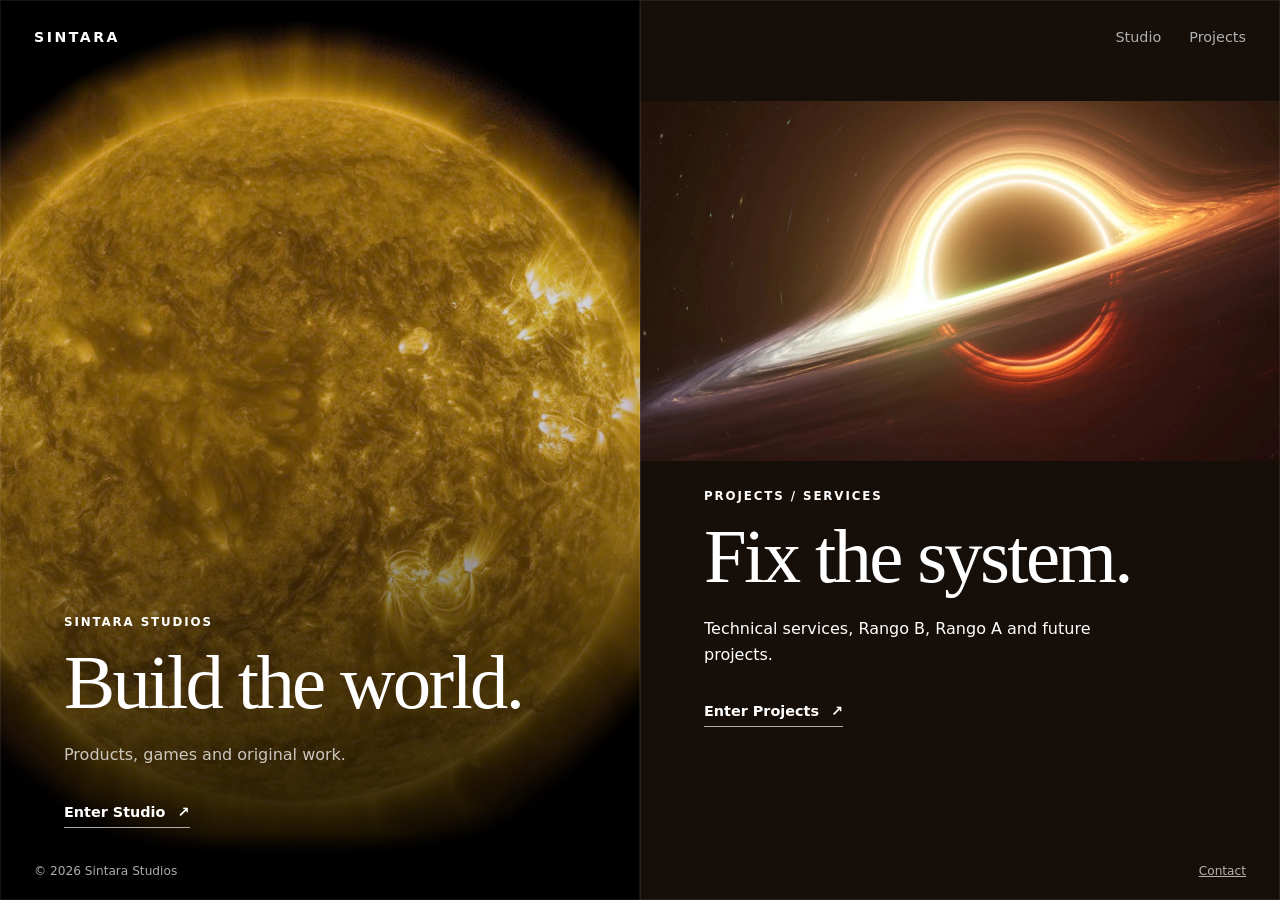
==== commit 8e345f4c: "feat: integrate original black hole with localized seamless disk animation" ====
--- a/index.html
+++ b/index.html
@@ -33,7 +33,10 @@
     </a>
 
     <a class="portal-panel portal-hole" href="projects.html" aria-label="Enter Sintara Projects and Services">
-      <div class="portal-image" role="img" aria-label="Black hole identity"></div>
+      <div class="hole-stage" role="img" aria-label="Black hole with subtle motion confined to its accretion disk; stars and central shadow remain still.">
+        <img class="hole-original" src="assets/black-hole-original.webp" alt="" width="1920" height="1080" fetchpriority="high">
+        <span class="hole-flow" aria-hidden="true"><span></span></span>
+      </div>
       <div class="portal-shade"></div>
       <div class="portal-copy">
         <p class="eyebrow">PROJECTS / SERVICES</p>
--- a/css/styles.css
+++ b/css/styles.css
@@ -22,7 +22,6 @@
 .portal-image,.portal-shade{position:absolute;inset:0}
 .portal-image{background-position:center;background-size:cover;transition:transform .85s cubic-bezier(.2,.7,.2,1),filter .85s ease;z-index:-3}
 .portal-sun .portal-image{background-image:url("../assets/sun.svg")}
-.portal-hole .portal-image{background-image:url("../assets/black-hole.svg")}
 .portal-shade{z-index:-2;background:linear-gradient(to top,rgba(0,0,0,.88),rgba(0,0,0,.22) 52%,rgba(0,0,0,.08))}
 .portal-panel::after{content:"";position:absolute;inset:0;border:1px solid rgba(255,255,255,.08);pointer-events:none}
 .portal-panel:hover .portal-image{transform:scale(1.025);filter:contrast(1.04)}
@@ -41,7 +40,6 @@
 .hero-media,.hero-overlay{position:absolute;inset:0}
 .hero-media{background-position:center;background-size:cover;z-index:-3}
 .hero-sun .hero-media{background-image:url("../assets/sun.svg")}
-.hero-hole .hero-media{background-image:url("../assets/black-hole.svg")}
 .hero-overlay{z-index:-2;background:linear-gradient(to top,rgba(0,0,0,.84),rgba(0,0,0,.1))}
 .hero-content{padding-top:120px;padding-bottom:72px}
 .hero h1{font-size:clamp(3.4rem,7vw,7.8rem);max-width:930px}
@@ -242,10 +240,6 @@
   animation:none;
 }
 
-.hero-hole .hero-media{
-  background-position:center right;
-  animation:gravityDrift 16s ease-in-out infinite alternate;
-}
 
 .hero-overlay{
   background:
@@ -265,11 +259,6 @@
   padding-bottom:6px;
 }
 
-@keyframes gravityDrift{
-  from{transform:scale(1.015) translate3d(0,0,0)}
-  to{transform:scale(1.05) translate3d(-1.4%,-.3%,0)}
-}
-
 @media(max-width:820px){
   .site-header{
     height:auto;
@@ -321,9 +310,6 @@
     background-position:60% center;
   }
 
-  .hero-hole .hero-media{
-    background-position:64% center;
-  }
 
   .hero-overlay{
     background:
@@ -356,8 +342,7 @@
 }
 
 @media(prefers-reduced-motion:reduce){
-  .hero-sun .hero-media,
-  .hero-hole .hero-media{
+  .hero-sun .hero-media{
     animation:none!important;
   }
 }
@@ -448,22 +433,22 @@
   80%{opacity:.42}
 }
 .hero-sun .hero-overlay{
-  z-index:-1;
-  background:
-    linear-gradient(90deg,rgba(0,0,0,.9) 0%,rgba(0,0,0,.71) 31%,rgba(0,0,0,.12) 63%,transparent 100%),
-    linear-gradient(to top,rgba(0,0,0,.42),transparent 45%);
+  display:none;
 }
 .hero-sun .hero-content{position:relative;z-index:1}
+/* Protect only the letterforms; leave the solar photograph unobscured. */
+.studio-page .hero-sun .hero-content{
+  text-shadow:0 1px 2px rgba(0,0,0,.95),0 2px 6px rgba(0,0,0,.8);
+}
+.studio-page .hero-sun .lede,
+.studio-page .hero-sun .hero-scroll-cue,
+.studio-page .hero-sun .solar-credit{color:#fff}
 .hero-sun .hero-content h1{max-width:675px}
 .solar-credit{margin:22px 0 0;font-size:.69rem;color:rgba(255,255,255,.46);line-height:1.4}
 .solar-credit a{text-underline-offset:3px}
 .solar-credit a:hover{color:rgba(255,255,255,.83)}
 @media(max-width:820px){
   .solar-stage{width:min(88vw,625px);right:-24vw;top:44%}
-  .hero-sun .hero-overlay{
-    background:linear-gradient(90deg,rgba(0,0,0,.9),rgba(0,0,0,.67) 54%,rgba(0,0,0,.12)),
-      linear-gradient(to top,rgba(0,0,0,.57),transparent 60%);
-  }
   .solar-credit{max-width:340px;font-size:.64rem}
 }
 @media(max-width:560px){
@@ -473,3 +458,28 @@
 @media(prefers-reduced-motion:reduce){
   .solar-emission{animation:none!important;opacity:.12}
 }
+
+/* Original black hole: fixed geometry, texture motion only inside the disk. */
+.hole-stage{position:relative;aspect-ratio:16/9;isolation:isolate;pointer-events:none;overflow:hidden}
+.hole-original{display:block;width:100%;height:100%;object-fit:contain}
+.hole-flow{position:absolute;inset:0;mask:url("../assets/black-hole-disk-mask.svg") center / 100% 100% no-repeat;-webkit-mask:url("../assets/black-hole-disk-mask.svg") center / 100% 100% no-repeat}
+.hole-flow>span{position:absolute;inset:0;background:url("../assets/black-hole-original.webp") center / 100% 100% no-repeat;opacity:.32;animation:disk-flow 10s ease-in-out infinite;will-change:transform}
+@keyframes disk-flow{0%,100%{transform:translate(0,0)}25%{transform:translate(.18%,-.08%)}75%{transform:translate(-.18%,.08%)}}
+.hero-hole{background:#160e09;display:grid;grid-template-columns:minmax(300px,1fr) minmax(0,2fr);align-items:center;max-height:none;min-height:500px}
+.hero-hole .hole-stage{grid-column:2;grid-row:1;width:100%}
+.hero-hole .hero-content{grid-column:1;grid-row:1;width:auto;margin:0;padding:48px 24px 48px clamp(24px,4vw,64px)}
+.hero-hole h1{font-size:clamp(2.8rem,4.2vw,5rem)}
+.hero-hole .lede,.hero-hole .hero-scroll-cue{color:#fff}
+.portal-hole{background:#160e09;display:flex;flex-direction:column;justify-content:center;align-items:stretch}
+.portal-hole .hole-stage{width:100%;flex:none}
+.portal-hole .portal-shade{display:none}
+.portal-hole .portal-copy{padding-top:28px;padding-bottom:72px}
+.portal-hole .portal-description{color:#fff}
+@media(max-width:820px){
+.hero-hole{display:flex;flex-direction:column;align-items:stretch}
+.hero-hole .hole-stage{order:0}
+.hero-hole .hero-content{order:1;padding:32px 20px 42px}
+.hero-hole h1{font-size:clamp(2.6rem,9vw,4.7rem)}
+.portal-hole .portal-copy{padding:28px 24px 50px}
+}
+@media(prefers-reduced-motion:reduce){.hole-flow{display:none}.hole-flow>span{animation:none!important;will-change:auto}}
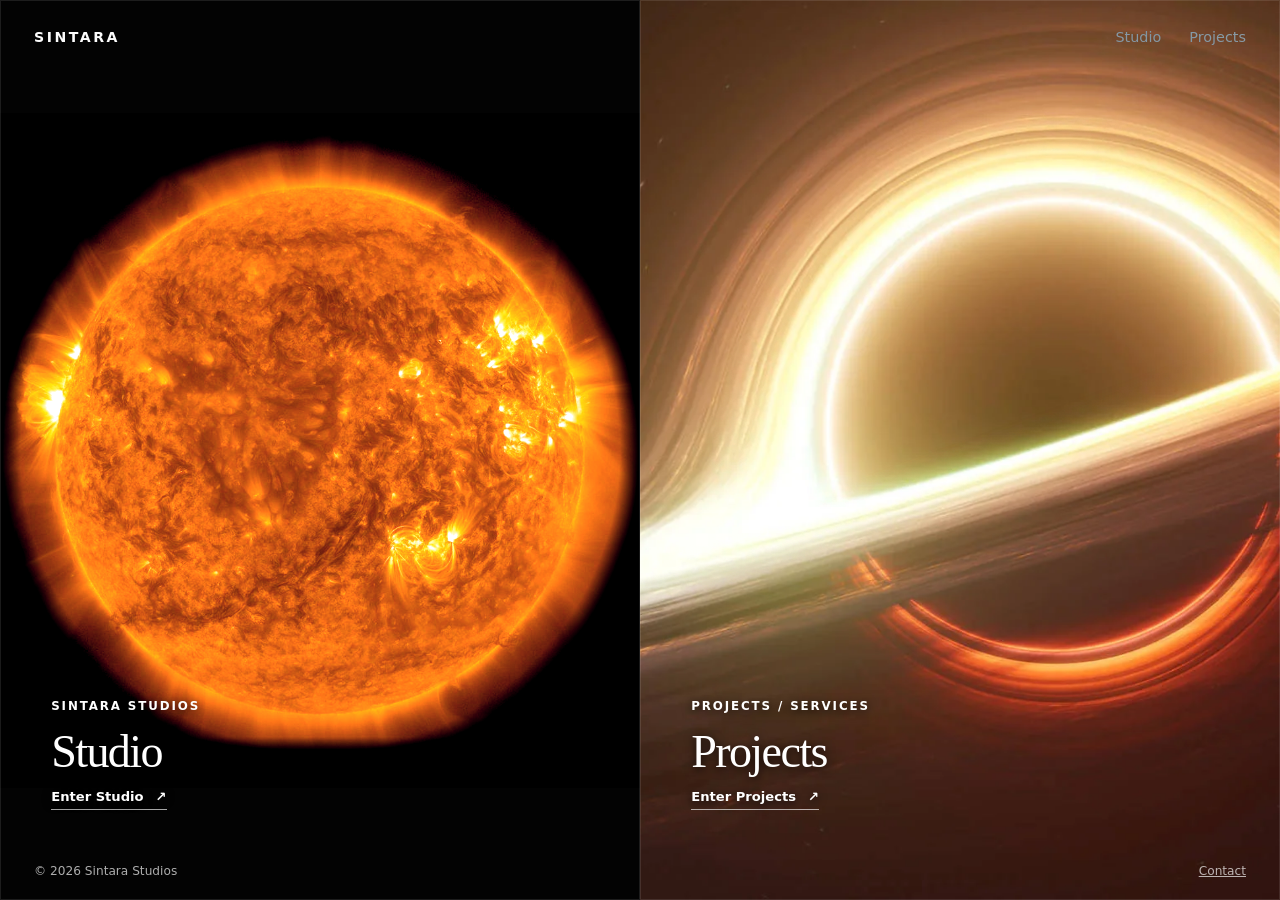
==== commit 1615865d: "Remove tinted portal strips and simplify navigation labels" ====
--- a/index.html
+++ b/index.html
@@ -23,11 +23,9 @@
           <span class="solar-emission" aria-hidden="true"></span>
           <span class="solar-emission" aria-hidden="true"></span>
         </div>
-      <div class="portal-shade"></div>
       <div class="portal-copy">
         <p class="eyebrow">SINTARA STUDIOS</p>
-        <h1>Build the world.</h1>
-        <p class="portal-description">Products, games and original work.</p>
+        <h1>Studio</h1>
         <span class="portal-cta">Enter Studio <span aria-hidden="true">↗</span></span>
       </div>
     </a>
@@ -37,11 +35,9 @@
         <img class="hole-original" src="assets/black-hole-original.webp" alt="" width="1920" height="1080" fetchpriority="high">
         <span class="hole-flow" aria-hidden="true"><span></span></span>
       </div>
-      <div class="portal-shade"></div>
       <div class="portal-copy">
         <p class="eyebrow">PROJECTS / SERVICES</p>
-        <h1>Fix the system.</h1>
-        <p class="portal-description">Technical services, Rango B, Rango A and future projects.</p>
+        <h1>Projects</h1>
         <span class="portal-cta">Enter Projects <span aria-hidden="true">↗</span></span>
       </div>
     </a>
--- a/css/styles.css
+++ b/css/styles.css
@@ -17,21 +17,23 @@
 .topnav{display:flex;gap:28px;font-size:.9rem}
 .topnav a{text-decoration:none;opacity:.72}
 .topnav a:hover,.topnav a.active{opacity:1}
-.portal{min-height:100vh;display:grid;grid-template-columns:1fr 1fr;background:#000}
-.portal-panel{position:relative;min-height:100vh;overflow:hidden;color:#fff;text-decoration:none;display:flex;align-items:flex-end;isolation:isolate}
+.portal{min-height:100svh;display:grid;grid-template-columns:minmax(0,1fr) minmax(0,1fr);background:#000}
+.portal-panel{position:relative;min-height:100svh;overflow:hidden;color:#fff;text-decoration:none;display:block;isolation:isolate;background:#030303}
 .portal-image,.portal-shade{position:absolute;inset:0}
-.portal-image{background-position:center;background-size:cover;transition:transform .85s cubic-bezier(.2,.7,.2,1),filter .85s ease;z-index:-3}
-.portal-sun .portal-image{background-image:url("../assets/sun.svg")}
-.portal-shade{z-index:-2;background:linear-gradient(to top,rgba(0,0,0,.88),rgba(0,0,0,.22) 52%,rgba(0,0,0,.08))}
-.portal-panel::after{content:"";position:absolute;inset:0;border:1px solid rgba(255,255,255,.08);pointer-events:none}
-.portal-panel:hover .portal-image{transform:scale(1.025);filter:contrast(1.04)}
-.portal-copy{padding:clamp(34px,5vw,72px);padding-bottom:clamp(70px,8vh,110px);max-width:660px}
+.portal-image{background-position:center;background-size:cover;z-index:0;pointer-events:none}
+.portal-sun .portal-image{background-image:url("../assets/solar-surface.jpg")}
+.portal-shade{display:none}
+.portal-panel::after{content:"";position:absolute;inset:0;z-index:3;border:1px solid rgba(255,255,255,.10);pointer-events:none;transition:border-color .2s ease}
+.portal-panel:hover::after,.portal-panel:focus-visible::after{border-color:rgba(255,255,255,.38)}
+.portal-panel:focus-visible{outline:3px solid #fff;outline-offset:-4px}
+.portal-panel:hover .portal-image{transform:none}
+.portal-copy{position:absolute;z-index:2;left:clamp(24px,4vw,70px);right:24px;bottom:clamp(78px,10vh,120px);max-width:440px;padding:0;pointer-events:none;text-shadow:0 2px 10px rgba(0,0,0,.85)}
 .eyebrow{margin:0 0 16px;letter-spacing:.16em;font-size:.74rem;font-weight:700}
 .eyebrow.dark{color:var(--muted)}
 .portal h1,.hero h1,.rango-hero h1{font-family:Georgia,"Times New Roman",serif;font-weight:400;letter-spacing:-.035em;line-height:.98;margin:0}
-.portal h1{font-size:clamp(3.1rem,6vw,7rem)}
-.portal-description{margin:22px 0 34px;color:rgba(255,255,255,.74);max-width:440px;font-size:1rem;line-height:1.6}
-.portal-cta{display:inline-flex;gap:12px;padding-bottom:7px;border-bottom:1px solid rgba(255,255,255,.65);font-weight:600;font-size:.9rem}
+.portal h1{font-size:clamp(2.3rem,3.6vw,4.35rem)}
+.portal-description{margin:14px 0 18px;color:rgba(255,255,255,.82);max-width:440px;font-size:.9rem;line-height:1.5}
+.portal-cta{display:inline-flex;gap:12px;margin-top:15px;padding-bottom:5px;border-bottom:1px solid rgba(255,255,255,.65);font-weight:600;font-size:.82rem}
 .home-footer{position:fixed;z-index:15;left:34px;right:34px;bottom:22px;display:flex;justify-content:space-between;color:rgba(255,255,255,.68);font-size:.76rem;pointer-events:none}
 .home-footer a{pointer-events:auto}
 .interior{background:var(--paper);color:var(--ink)}
@@ -91,9 +93,9 @@
 .site-footer a{text-decoration:none}
 @media(max-width:820px){
   .portal{grid-template-columns:1fr}
-  .portal-panel{min-height:50vh}
-  .portal-copy{padding:92px 24px 50px}
-  .portal h1{font-size:clamp(2.8rem,12vw,5rem)}
+  .portal-panel{min-height:50svh}
+  .portal-copy{left:24px;right:20px;bottom:26px}
+  .portal h1{font-size:clamp(2rem,8vw,3.3rem)}
   .home-footer{display:none}
   .topbar,.site-header{padding-inline:20px}
   .topnav{gap:18px}
@@ -376,10 +378,12 @@
 .portal-sun .portal-image,
 .portal-sun:hover .portal-image{
   background-image:url("../assets/solar-surface.jpg");
-  background-size:cover;
-  background-position:60% center;
+  /* Original cover diameter × 0.75, with the solar rim centered. */
+  background-size:max(37.5vw,75svh) auto;
+  background-position:center;
+  background-repeat:no-repeat;
   transform:none;
-  filter:none;
+  filter:contrast(1.30) saturate(1.40) hue-rotate(-14deg);
   transition:none;
   isolation:isolate;
 }
@@ -413,10 +417,11 @@
   animation-name:solar-emission-south;
 }
 .portal-sun .solar-emission{
-  -webkit-mask-size:cover;
-  mask-size:cover;
-  -webkit-mask-position:60% center;
-  mask-position:60% center;
+  /* Keep active regions and alpha masks aligned with the photograph. */
+  -webkit-mask-size:max(37.5vw,75svh) auto;
+  mask-size:max(37.5vw,75svh) auto;
+  -webkit-mask-position:center;
+  mask-position:center;
 }
 @keyframes solar-emission{
   0%,100%{opacity:.12}
@@ -470,16 +475,34 @@
 .hero-hole .hero-content{grid-column:1;grid-row:1;width:auto;margin:0;padding:48px 24px 48px clamp(24px,4vw,64px)}
 .hero-hole h1{font-size:clamp(2.8rem,4.2vw,5rem)}
 .hero-hole .lede,.hero-hole .hero-scroll-cue{color:#fff}
-.portal-hole{background:#160e09;display:flex;flex-direction:column;justify-content:center;align-items:stretch}
-.portal-hole .hole-stage{width:100%;flex:none}
-.portal-hole .portal-shade{display:none}
-.portal-hole .portal-copy{padding-top:28px;padding-bottom:72px}
-.portal-hole .portal-description{color:#fff}
+.portal-hole{background:#050303}
+.portal-hole .hole-stage{
+  position:absolute;inset:0;z-index:0;
+  width:100%;height:100%;aspect-ratio:auto;
+}
+.portal-hole .hole-original{
+  width:100%;height:100%;
+  object-fit:cover;object-position:56% center;
+}
+.portal-hole .hole-flow{
+  -webkit-mask-size:cover;mask-size:cover;
+  -webkit-mask-position:56% center;mask-position:56% center;
+}
+.portal-hole .hole-flow>span{
+  background-size:cover;background-position:56% center;
+}
 @media(max-width:820px){
 .hero-hole{display:flex;flex-direction:column;align-items:stretch}
 .hero-hole .hole-stage{order:0}
 .hero-hole .hero-content{order:1;padding:32px 20px 42px}
 .hero-hole h1{font-size:clamp(2.6rem,9vw,4.7rem)}
-.portal-hole .portal-copy{padding:28px 24px 50px}
+.portal-sun .portal-image,
+.portal-sun:hover .portal-image{
+  background-size:max(75vw,37.5svh) auto;
+}
+.portal-sun .solar-emission{
+  -webkit-mask-size:max(75vw,37.5svh) auto;
+  mask-size:max(75vw,37.5svh) auto;
+}
 }
 @media(prefers-reduced-motion:reduce){.hole-flow{display:none}.hole-flow>span{animation:none!important;will-change:auto}}
